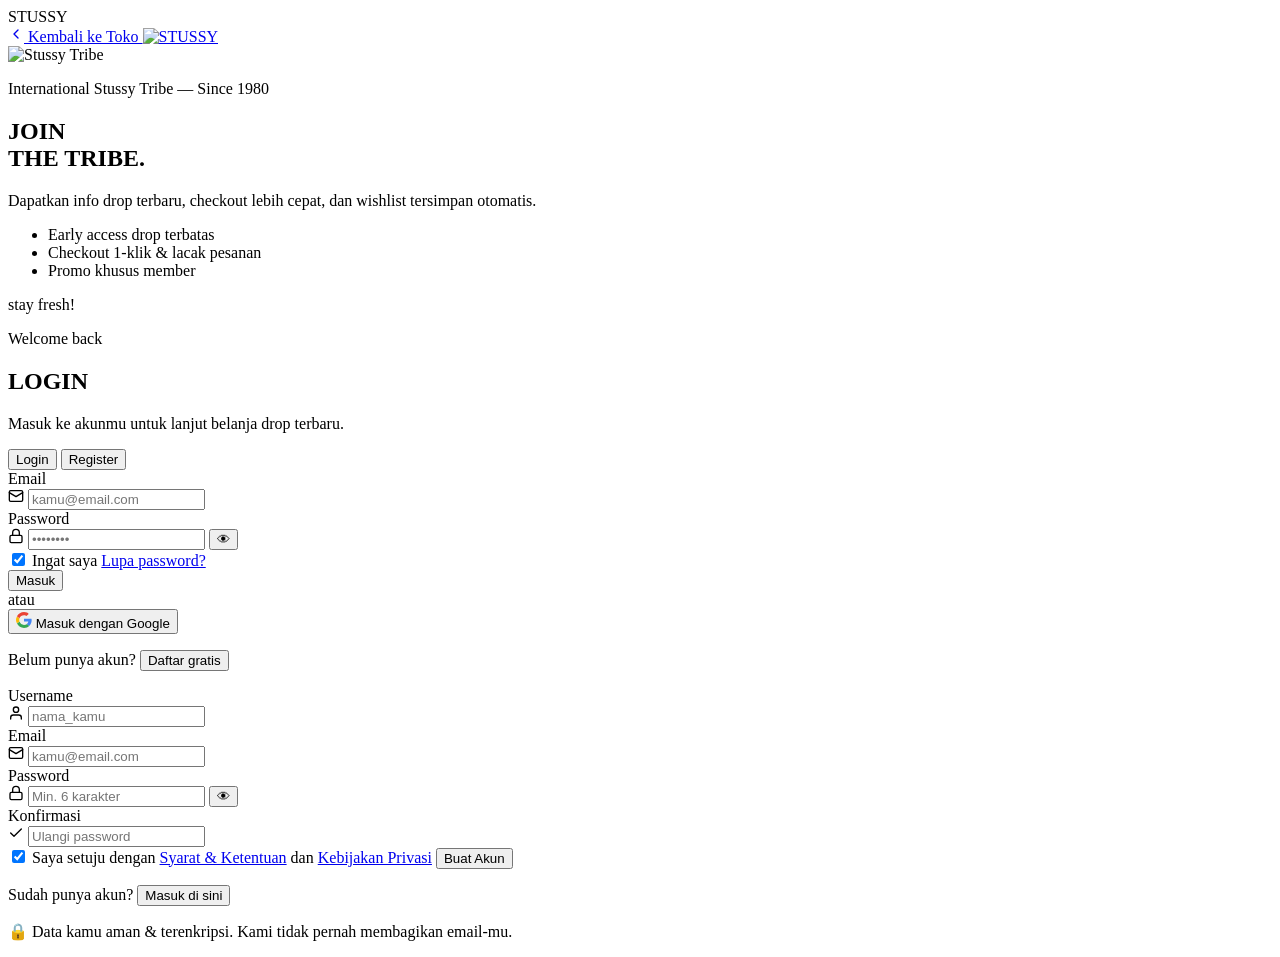
==== views/auth.html @ e7cfcff8 "update code" ====
<!DOCTYPE html>
<html lang="id">
<head>
<meta charset="UTF-8">
<meta name="viewport" content="width=device-width, initial-scale=1.0">
<title>STUSSY — Login & Register</title>
<meta name="description" content="Masuk atau buat akun Stussy Tribe untuk akses drop terbaru.">
<link rel="preconnect" href="https://fonts.googleapis.com">
<link rel="preconnect" href="https://fonts.gstatic.com" crossorigin>
<link href="https://fonts.googleapis.com/css2?family=Big+Shoulders+Display:wght@600;700;800;900&family=Space+Grotesk:wght@400;500;600;700&family=IBM+Plex+Mono:wght@400;500&family=Permanent+Marker&display=swap" rel="stylesheet">
<link rel="stylesheet" href="../asset/css/auth.css">
</head>
<body>

<div class="auth-bg" aria-hidden="true">
  <span class="auth-bg-word">STUSSY</span>
  <div class="auth-bg-grain"></div>
</div>

<header class="auth-topbar">
  <a href="../index.html" class="auth-back">
    <svg width="16" height="16" viewBox="0 0 24 24" fill="none" stroke="currentColor" stroke-width="2" stroke-linecap="round" stroke-linejoin="round"><path d="m15 18-6-6 6-6"/></svg>
    Kembali ke Toko
  </a>
  <a href="../index.html" class="auth-mini-logo">
    <img src="https://i.pinimg.com/736x/df/c0/4a/dfc04af97dde2af59d2bb81ca39d3ee2.jpg" alt="STUSSY">
  </a>
</header>

<main class="auth-wrap">
  <section class="auth-card">

    <!-- LEFT : visual branding -->
    <aside class="auth-visual">
      <img src="https://i.pinimg.com/736x/6e/51/26/6e5126b6eed20eea1fc52b2c5ab4c505.jpg" alt="Stussy Tribe" class="auth-visual-img" loading="lazy">
      <div class="auth-visual-overlay"></div>
      <div class="auth-visual-content">
        <p class="auth-eyebrow">International Stussy Tribe — Since 1980</p>
        <h2 class="auth-visual-title">JOIN<br>THE TRIBE.</h2>
        <p class="auth-visual-sub">Dapatkan info drop terbaru, checkout lebih cepat, dan wishlist tersimpan otomatis.</p>
        <ul class="auth-perks">
          <li><span class="perk-dot"></span>Early access drop terbatas</li>
          <li><span class="perk-dot"></span>Checkout 1-klik & lacak pesanan</li>
          <li><span class="perk-dot"></span>Promo khusus member</li>
        </ul>
        <span class="auth-graffiti">stay fresh!</span>
      </div>
    </aside>

    <!-- RIGHT : form -->
    <div class="auth-form-side">
      <div class="auth-form-head">
        <p class="auth-eyebrow dark">Welcome back</p>
        <h1 class="auth-title" id="authTitle">LOGIN</h1>
        <p class="auth-desc" id="authDesc">Masuk ke akunmu untuk lanjut belanja drop terbaru.</p>
      </div>

      <div class="auth-tabs" role="tablist">
        <button class="auth-tab active" id="tabLogin" role="tab" aria-selected="true">Login</button>
        <button class="auth-tab" id="tabRegister" role="tab" aria-selected="false">Register</button>
        <span class="auth-tab-indicator" id="tabIndicator"></span>
      </div>

      <!-- LOGIN FORM -->
      <form class="auth-form active" id="loginForm" novalidate>
        <div class="field">
          <label for="loginEmail">Email</label>
          <div class="input-wrap">
            <svg width="16" height="16" viewBox="0 0 24 24" fill="none" stroke="currentColor" stroke-width="2" stroke-linecap="round" stroke-linejoin="round"><rect x="2" y="4" width="20" height="16" rx="2"/><path d="m22 7-10 6L2 7"/></svg>
            <input type="email" id="loginEmail" name="email" placeholder="kamu@email.com" autocomplete="email" required>
          </div>
          <span class="field-error" id="err-loginEmail"></span>
        </div>

        <div class="field">
          <label for="loginPassword">Password</label>
          <div class="input-wrap">
            <svg width="16" height="16" viewBox="0 0 24 24" fill="none" stroke="currentColor" stroke-width="2" stroke-linecap="round" stroke-linejoin="round"><rect x="3" y="11" width="18" height="11" rx="2"/><path d="M7 11V7a5 5 0 0 1 10 0v4"/></svg>
            <input type="password" id="loginPassword" name="password" placeholder="••••••••" autocomplete="current-password" required minlength="6">
            <button type="button" class="toggle-pass" data-target="loginPassword" aria-label="Tampilkan password">👁</button>
          </div>
          <span class="field-error" id="err-loginPassword"></span>
        </div>

        <div class="auth-row">
          <label class="remember">
            <input type="checkbox" id="rememberMe" checked>
            <span class="checkmark"></span>
            Ingat saya
          </label>
          <a href="#" class="link" id="forgotLink">Lupa password?</a>
        </div>

        <button type="submit" class="btn btn-solid btn-lg full-width" id="loginBtn">
          <span class="btn-text">Masuk</span>
        </button>

        <div class="divider"><span>atau</span></div>

        <button type="button" class="btn btn-ghost btn-lg full-width" id="googleLogin">
          <svg width="16" height="16" viewBox="0 0 24 24"><path fill="#4285F4" d="M23.5 12.3c0-.9-.1-1.5-.3-2.3H12v4.3h6.5c-.1 1.1-.8 2.7-2.4 3.8l-.1.1 3.5 2.7.2.1c2.2-2 3.8-5 3.8-8.7z"/><path fill="#34A853" d="M12 24c3.2 0 6-1.1 7.9-2.9l-3.8-2.9c-1 .7-2.4 1.2-4.1 1.2-3.1 0-5.8-2.1-6.8-5l-.1.1-3.6 2.8v.1C3.5 21.3 7.4 24 12 24z"/><path fill="#FBBC05" d="M5.2 14.4c-.2-.7-.4-1.5-.4-2.4s.1-1.7.4-2.4l-.1-.1-3.6-2.8-.1.1C.5 8.7 0 10.2 0 12s.5 3.3 1.4 4.7l3.8-2.3z"/><path fill="#EA4335" d="M12 4.7c1.8 0 3 .8 3.7 1.4l3.3-3.2C17.9 1.1 15.2 0 12 0 7.4 0 3.5 2.7 1.4 6.5l3.8 2.9c1-2.9 3.7-4.7 6.8-4.7z"/></svg>
          Masuk dengan Google
        </button>

        <p class="switch-text">Belum punya akun? <button type="button" class="link-btn" data-goto="register">Daftar gratis</button></p>
      </form>

      <!-- REGISTER FORM -->
      <form class="auth-form" id="registerForm" novalidate>
        <div class="field">
          <label for="regName">Username</label>
          <div class="input-wrap">
            <svg width="16" height="16" viewBox="0 0 24 24" fill="none" stroke="currentColor" stroke-width="2" stroke-linecap="round" stroke-linejoin="round"><path d="M20 21v-2a4 4 0 0 0-4-4H8a4 4 0 0 0-4 4v2"/><circle cx="12" cy="7" r="4"/></svg>
            <input type="text" id="regName" name="username" placeholder="nama_kamu" autocomplete="username" required minlength="3">
          </div>
          <span class="field-error" id="err-regName"></span>
        </div>

        <div class="field">
          <label for="regEmail">Email</label>
          <div class="input-wrap">
            <svg width="16" height="16" viewBox="0 0 24 24" fill="none" stroke="currentColor" stroke-width="2" stroke-linecap="round" stroke-linejoin="round"><rect x="2" y="4" width="20" height="16" rx="2"/><path d="m22 7-10 6L2 7"/></svg>
            <input type="email" id="regEmail" name="email" placeholder="kamu@email.com" autocomplete="email" required>
          </div>
          <span class="field-error" id="err-regEmail"></span>
        </div>

        <div class="field-row">
          <div class="field">
            <label for="regPassword">Password</label>
            <div class="input-wrap">
              <svg width="16" height="16" viewBox="0 0 24 24" fill="none" stroke="currentColor" stroke-width="2" stroke-linecap="round" stroke-linejoin="round"><rect x="3" y="11" width="18" height="11" rx="2"/><path d="M7 11V7a5 5 0 0 1 10 0v4"/></svg>
              <input type="password" id="regPassword" name="password" placeholder="Min. 6 karakter" autocomplete="new-password" required minlength="6">
              <button type="button" class="toggle-pass" data-target="regPassword" aria-label="Tampilkan password">👁</button>
            </div>
            <span class="field-error" id="err-regPassword"></span>
            <div class="strength" id="strengthBar"><span></span><span></span><span></span><span></span></div>
          </div>
          <div class="field">
            <label for="regConfirm">Konfirmasi</label>
            <div class="input-wrap">
              <svg width="16" height="16" viewBox="0 0 24 24" fill="none" stroke="currentColor" stroke-width="2" stroke-linecap="round" stroke-linejoin="round"><path d="M20 6 9 17l-5-5"/></svg>
              <input type="password" id="regConfirm" name="confirm" placeholder="Ulangi password" autocomplete="new-password" required>
            </div>
            <span class="field-error" id="err-regConfirm"></span>
          </div>
        </div>

        <label class="remember agree">
          <input type="checkbox" id="agreeTerms" checked>
          <span class="checkmark"></span>
          <span>Saya setuju dengan <a href="#" class="link">Syarat & Ketentuan</a> dan <a href="#" class="link">Kebijakan Privasi</a></span>
        </label>
        <span class="field-error" id="err-agreeTerms"></span>

        <button type="submit" class="btn btn-solid btn-lg full-width" id="registerBtn">
          <span class="btn-text">Buat Akun</span>
        </button>

        <p class="switch-text">Sudah punya akun? <button type="button" class="link-btn" data-goto="login">Masuk di sini</button></p>
      </form>

      <p class="auth-secure">🔒 Data kamu aman & terenkripsi. Kami tidak pernah membagikan email-mu.</p>
    </div>
  </section>
</main>

<div class="toast" id="toast"><span id="toastMsg"></span></div>

<script src="../asset/js/auth.js" defer></script>
</body>
</html>
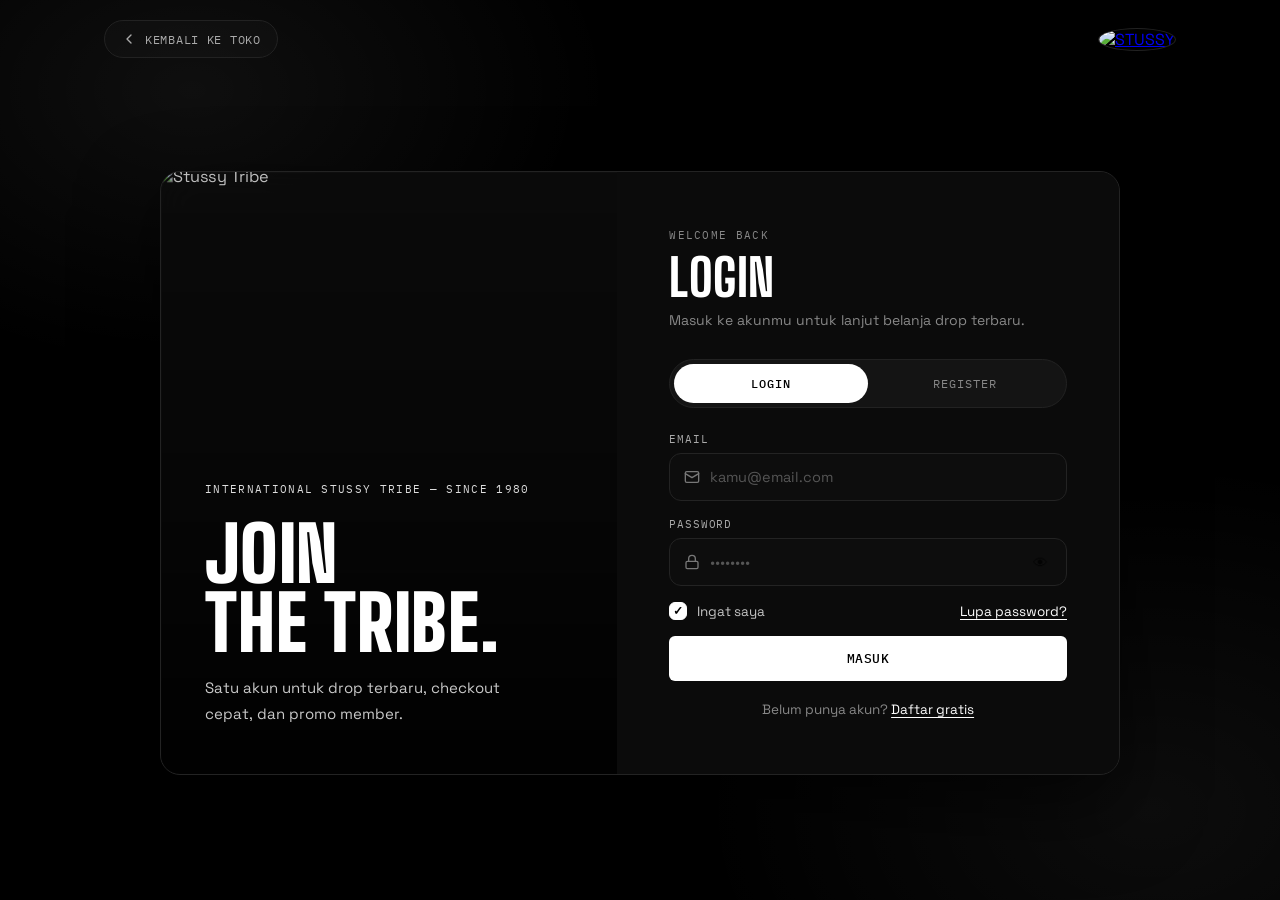
==== commit b197823e: "update code" ====
--- a/views/auth.html
+++ b/views/auth.html
@@ -37,13 +37,7 @@
       <div class="auth-visual-content">
         <p class="auth-eyebrow">International Stussy Tribe — Since 1980</p>
         <h2 class="auth-visual-title">JOIN<br>THE TRIBE.</h2>
-        <p class="auth-visual-sub">Dapatkan info drop terbaru, checkout lebih cepat, dan wishlist tersimpan otomatis.</p>
-        <ul class="auth-perks">
-          <li><span class="perk-dot"></span>Early access drop terbatas</li>
-          <li><span class="perk-dot"></span>Checkout 1-klik & lacak pesanan</li>
-          <li><span class="perk-dot"></span>Promo khusus member</li>
-        </ul>
-        <span class="auth-graffiti">stay fresh!</span>
+        <p class="auth-visual-sub">Satu akun untuk drop terbaru, checkout cepat, dan promo member.</p>
       </div>
     </aside>
 
@@ -95,13 +89,6 @@
           <span class="btn-text">Masuk</span>
         </button>
 
-        <div class="divider"><span>atau</span></div>
-
-        <button type="button" class="btn btn-ghost btn-lg full-width" id="googleLogin">
-          <svg width="16" height="16" viewBox="0 0 24 24"><path fill="#4285F4" d="M23.5 12.3c0-.9-.1-1.5-.3-2.3H12v4.3h6.5c-.1 1.1-.8 2.7-2.4 3.8l-.1.1 3.5 2.7.2.1c2.2-2 3.8-5 3.8-8.7z"/><path fill="#34A853" d="M12 24c3.2 0 6-1.1 7.9-2.9l-3.8-2.9c-1 .7-2.4 1.2-4.1 1.2-3.1 0-5.8-2.1-6.8-5l-.1.1-3.6 2.8v.1C3.5 21.3 7.4 24 12 24z"/><path fill="#FBBC05" d="M5.2 14.4c-.2-.7-.4-1.5-.4-2.4s.1-1.7.4-2.4l-.1-.1-3.6-2.8-.1.1C.5 8.7 0 10.2 0 12s.5 3.3 1.4 4.7l3.8-2.3z"/><path fill="#EA4335" d="M12 4.7c1.8 0 3 .8 3.7 1.4l3.3-3.2C17.9 1.1 15.2 0 12 0 7.4 0 3.5 2.7 1.4 6.5l3.8 2.9c1-2.9 3.7-4.7 6.8-4.7z"/></svg>
-          Masuk dengan Google
-        </button>
-
         <p class="switch-text">Belum punya akun? <button type="button" class="link-btn" data-goto="register">Daftar gratis</button></p>
       </form>
 
@@ -125,25 +112,23 @@
           <span class="field-error" id="err-regEmail"></span>
         </div>
 
-        <div class="field-row">
-          <div class="field">
-            <label for="regPassword">Password</label>
-            <div class="input-wrap">
-              <svg width="16" height="16" viewBox="0 0 24 24" fill="none" stroke="currentColor" stroke-width="2" stroke-linecap="round" stroke-linejoin="round"><rect x="3" y="11" width="18" height="11" rx="2"/><path d="M7 11V7a5 5 0 0 1 10 0v4"/></svg>
-              <input type="password" id="regPassword" name="password" placeholder="Min. 6 karakter" autocomplete="new-password" required minlength="6">
-              <button type="button" class="toggle-pass" data-target="regPassword" aria-label="Tampilkan password">👁</button>
-            </div>
-            <span class="field-error" id="err-regPassword"></span>
-            <div class="strength" id="strengthBar"><span></span><span></span><span></span><span></span></div>
+        <div class="field">
+          <label for="regPassword">Password</label>
+          <div class="input-wrap">
+            <svg width="16" height="16" viewBox="0 0 24 24" fill="none" stroke="currentColor" stroke-width="2" stroke-linecap="round" stroke-linejoin="round"><rect x="3" y="11" width="18" height="11" rx="2"/><path d="M7 11V7a5 5 0 0 1 10 0v4"/></svg>
+            <input type="password" id="regPassword" name="password" placeholder="Min. 6 karakter" autocomplete="new-password" required minlength="6">
+            <button type="button" class="toggle-pass" data-target="regPassword" aria-label="Tampilkan password">👁</button>
           </div>
-          <div class="field">
-            <label for="regConfirm">Konfirmasi</label>
-            <div class="input-wrap">
-              <svg width="16" height="16" viewBox="0 0 24 24" fill="none" stroke="currentColor" stroke-width="2" stroke-linecap="round" stroke-linejoin="round"><path d="M20 6 9 17l-5-5"/></svg>
-              <input type="password" id="regConfirm" name="confirm" placeholder="Ulangi password" autocomplete="new-password" required>
-            </div>
-            <span class="field-error" id="err-regConfirm"></span>
+          <span class="field-error" id="err-regPassword"></span>
+        </div>
+
+        <div class="field">
+          <label for="regConfirm">Konfirmasi Password</label>
+          <div class="input-wrap">
+            <svg width="16" height="16" viewBox="0 0 24 24" fill="none" stroke="currentColor" stroke-width="2" stroke-linecap="round" stroke-linejoin="round"><path d="M20 6 9 17l-5-5"/></svg>
+            <input type="password" id="regConfirm" name="confirm" placeholder="Ulangi password" autocomplete="new-password" required>
           </div>
+          <span class="field-error" id="err-regConfirm"></span>
         </div>
 
         <label class="remember agree">
@@ -159,8 +144,6 @@
 
         <p class="switch-text">Sudah punya akun? <button type="button" class="link-btn" data-goto="login">Masuk di sini</button></p>
       </form>
-
-      <p class="auth-secure">🔒 Data kamu aman & terenkripsi. Kami tidak pernah membagikan email-mu.</p>
     </div>
   </section>
 </main>
--- a/asset/css/auth.css
+++ b/asset/css/auth.css
@@ -0,0 +1,494 @@
+:root {
+  --bg: #000;
+  --bg-alt: #0a0a0a;
+  --card: #111;
+  --card-border: #222;
+  --fg: #fff;
+  --muted: #888;
+  --muted-2: #aaa;
+  --input-bg: #0d0d0d;
+  --error: #ff5c5c;
+  --success: #4ade80;
+  --font-display: "Big Shoulders Display", sans-serif;
+  --font-body: "Space Grotesk", sans-serif;
+  --font-mono: "IBM Plex Mono", monospace;
+  --font-graffiti: "Permanent Marker", cursive;
+  --radius: 20px;
+  --radius-sm: 12px;
+}
+
+*, *::before, *::after { box-sizing: border-box; margin: 0; padding: 0; }
+
+body {
+  background: var(--bg);
+  color: var(--fg);
+  font-family: var(--font-body);
+  min-height: 100vh;
+  display: flex;
+  flex-direction: column;
+  overflow-x: hidden;
+  -webkit-font-smoothing: antialiased;
+}
+
+/* background giant text */
+.auth-bg {
+  position: fixed;
+  inset: 0;
+  z-index: 0;
+  pointer-events: none;
+  overflow: hidden;
+}
+.auth-bg-word {
+  position: absolute;
+  top: 50%;
+  left: 50%;
+  transform: translate(-50%, -50%) rotate(-4deg);
+  font-family: var(--font-display);
+  font-weight: 900;
+  font-size: clamp(120px, 22vw, 340px);
+  letter-spacing: 0.02em;
+  color: transparent;
+  -webkit-text-stroke: 1px rgba(255,255,255,0.07);
+  white-space: nowrap;
+  user-select: none;
+}
+.auth-bg-grain {
+  position: absolute;
+  inset: 0;
+  background:
+    radial-gradient(600px 400px at 15% 10%, rgba(255,255,255,0.06), transparent 70%),
+    radial-gradient(700px 500px at 90% 90%, rgba(255,255,255,0.05), transparent 70%);
+}
+
+/* topbar */
+.auth-topbar {
+  position: relative;
+  z-index: 2;
+  max-width: 1120px;
+  width: 100%;
+  margin: 0 auto;
+  padding: 20px 24px;
+  display: flex;
+  align-items: center;
+  justify-content: space-between;
+}
+.auth-back {
+  display: inline-flex;
+  align-items: center;
+  gap: 8px;
+  font-family: var(--font-mono);
+  font-size: 12px;
+  text-transform: uppercase;
+  letter-spacing: 0.06em;
+  color: var(--muted-2);
+  border: 1px solid var(--card-border);
+  padding: 10px 16px;
+  border-radius: 999px;
+  text-decoration: none;
+  transition: all .25s ease;
+  background: rgba(255,255,255,0.02);
+}
+.auth-back:hover {
+  color: #fff;
+  border-color: #fff;
+  transform: translateY(-1px);
+}
+.auth-mini-logo img {
+  width: 44px;
+  height: 44px;
+  object-fit: cover;
+  border-radius: 50%;
+  border: 1px solid var(--card-border);
+}
+
+/* layout — lega & clean */
+.auth-wrap {
+  position: relative;
+  z-index: 1;
+  flex: 1;
+  display: flex;
+  align-items: center;
+  justify-content: center;
+  padding: 32px 24px 64px;
+}
+.auth-card {
+  width: 100%;
+  max-width: 960px;
+  display: grid;
+  grid-template-columns: 1fr 1.1fr;
+  background: rgba(17,17,17,0.85);
+  backdrop-filter: blur(18px);
+  border: 1px solid #232323;
+  border-radius: var(--radius);
+  overflow: hidden;
+  box-shadow: 0 30px 80px rgba(0,0,0,0.6), 0 0 0 1px rgba(255,255,255,0.02) inset;
+  animation: rise .6s cubic-bezier(.16,1,.3,1);
+}
+@keyframes rise {
+  from { opacity: 0; transform: translateY(24px) scale(.99); }
+  to { opacity: 1; transform: translateY(0) scale(1); }
+}
+
+/* left visual — minimal */
+.auth-visual {
+  position: relative;
+  min-height: 600px;
+  overflow: hidden;
+}
+.auth-visual-img {
+  position: absolute;
+  inset: 0;
+  width: 100%;
+  height: 100%;
+  object-fit: cover;
+  filter: grayscale(20%) contrast(1.05);
+  transform: scale(1.02);
+  transition: transform 8s ease;
+}
+.auth-card:hover .auth-visual-img { transform: scale(1.08); }
+.auth-visual-overlay {
+  position: absolute;
+  inset: 0;
+  background: linear-gradient(180deg, rgba(0,0,0,0.25) 0%, rgba(0,0,0,0.55) 55%, rgba(0,0,0,0.92) 100%);
+}
+.auth-visual-content {
+  position: absolute;
+  inset: 0;
+  padding: 48px 44px;
+  display: flex;
+  flex-direction: column;
+  justify-content: flex-end;
+  gap: 14px;
+}
+.auth-eyebrow {
+  font-family: var(--font-mono);
+  font-size: 11px;
+  letter-spacing: 0.12em;
+  text-transform: uppercase;
+  color: #ddd;
+  margin-bottom: 10px;
+}
+.auth-eyebrow.dark { color: var(--muted); }
+.auth-visual-title {
+  font-family: var(--font-display);
+  font-weight: 900;
+  font-size: clamp(48px, 6vw, 76px);
+  line-height: 0.9;
+  letter-spacing: 0.01em;
+}
+.auth-visual-sub {
+  margin-top: 4px;
+  color: #c9c9c9;
+  font-size: 15px;
+  line-height: 1.7;
+  max-width: 30ch;
+}
+
+/* right form — airy */
+.auth-form-side {
+  padding: 56px 52px;
+  background: #0b0b0b;
+  display: flex;
+  flex-direction: column;
+  justify-content: center;
+}
+.auth-form-head {
+  margin-bottom: 8px;
+}
+.auth-title {
+  font-family: var(--font-display);
+  font-weight: 800;
+  font-size: clamp(36px, 4vw, 52px);
+  line-height: 1;
+  letter-spacing: 0.01em;
+}
+.auth-desc {
+  margin-top: 8px;
+  color: var(--muted);
+  font-size: 14px;
+}
+
+/* tabs */
+.auth-tabs {
+  position: relative;
+  display: grid;
+  grid-template-columns: 1fr 1fr;
+  background: #141414;
+  border: 1px solid #222;
+  border-radius: 999px;
+  padding: 4px;
+  margin: 22px 0 24px;
+}
+.auth-tab {
+  position: relative;
+  z-index: 1;
+  border: none;
+  background: transparent;
+  color: var(--muted);
+  font-family: var(--font-mono);
+  font-size: 12px;
+  letter-spacing: 0.08em;
+  text-transform: uppercase;
+  padding: 12px;
+  border-radius: 999px;
+  cursor: pointer;
+  transition: color .25s ease;
+}
+.auth-tab.active { color: #000; font-weight: 500; }
+.auth-tab-indicator {
+  position: absolute;
+  top: 4px;
+  left: 4px;
+  width: calc(50% - 4px);
+  height: calc(100% - 8px);
+  background: #fff;
+  border-radius: 999px;
+  transition: transform .35s cubic-bezier(.16,1,.3,1);
+}
+.auth-tabs.register .auth-tab-indicator { transform: translateX(100%); }
+
+/* forms */
+.auth-form { display: none; flex-direction: column; gap: 16px; }
+.auth-form.active { display: flex; animation: fadeSlide .35s ease; }
+@keyframes fadeSlide {
+  from { opacity: 0; transform: translateY(10px); }
+  to { opacity: 1; transform: translateY(0); }
+}
+
+.field { display: flex; flex-direction: column; gap: 7px; }
+.field-row { display: grid; grid-template-columns: 1fr 1fr; gap: 14px; }
+.field label {
+  font-family: var(--font-mono);
+  font-size: 11px;
+  letter-spacing: 0.08em;
+  text-transform: uppercase;
+  color: var(--muted-2);
+}
+.input-wrap {
+  display: flex;
+  align-items: center;
+  gap: 10px;
+  background: var(--input-bg);
+  border: 1px solid #232323;
+  border-radius: var(--radius-sm);
+  padding: 0 14px;
+  transition: border-color .2s ease, box-shadow .2s ease, background .2s ease;
+}
+.input-wrap:focus-within {
+  border-color: #fff;
+  box-shadow: 0 0 0 3px rgba(255,255,255,0.08);
+  background: #101010;
+}
+.input-wrap svg { color: #777; flex-shrink: 0; }
+.input-wrap input {
+  flex: 1;
+  background: transparent;
+  border: none;
+  outline: none;
+  color: #fff;
+  font-family: var(--font-body);
+  font-size: 14.5px;
+  padding: 14px 0;
+  min-width: 0;
+}
+.input-wrap input::placeholder { color: #555; }
+.toggle-pass {
+  background: transparent;
+  border: none;
+  cursor: pointer;
+  font-size: 15px;
+  opacity: 0.7;
+  transition: opacity .2s;
+  padding: 4px;
+}
+.toggle-pass:hover { opacity: 1; }
+
+.field-error {
+  font-size: 12.5px;
+  color: var(--error);
+  min-height: 0;
+  display: none;
+}
+.field-error.show { display: block; }
+.input-wrap.invalid { border-color: var(--error); box-shadow: 0 0 0 3px rgba(255,92,92,0.1); }
+
+.strength { display: flex; gap: 6px; margin-top: 8px; }
+.strength span {
+  height: 4px;
+  flex: 1;
+  border-radius: 999px;
+  background: #222;
+  transition: background .25s ease;
+}
+.strength.l1 span:nth-child(1) { background: #ff5c5c; }
+.strength.l2 span:nth-child(-n+2) { background: #fbbf24; }
+.strength.l3 span:nth-child(-n+3) { background: #a3e635; }
+.strength.l4 span:nth-child(-n+4) { background: var(--success); }
+
+.auth-row {
+  display: flex;
+  align-items: center;
+  justify-content: space-between;
+  font-size: 13.5px;
+}
+.remember {
+  display: flex;
+  align-items: center;
+  gap: 10px;
+  cursor: pointer;
+  color: #c5c5c5;
+  font-family: var(--font-body) !important;
+  font-size: 13.5px !important;
+  text-transform: none !important;
+  letter-spacing: 0 !important;
+  user-select: none;
+}
+.remember input { display: none; }
+.checkmark {
+  width: 18px;
+  height: 18px;
+  border-radius: 6px;
+  border: 1px solid #333;
+  background: #141414;
+  display: inline-flex;
+  align-items: center;
+  justify-content: center;
+  font-size: 12px;
+  transition: all .2s ease;
+  flex-shrink: 0;
+}
+.remember input:checked + .checkmark {
+  background: #fff;
+  border-color: #fff;
+  color: #000;
+}
+.remember input:checked + .checkmark::after { content: "✓"; font-weight: 700; }
+.remember.agree { align-items: flex-start; line-height: 1.5; }
+
+.link, .link-btn {
+  color: #fff;
+  text-decoration: underline;
+  text-underline-offset: 3px;
+  font-size: 13.5px;
+  background: none;
+  border: none;
+  cursor: pointer;
+  font-family: inherit;
+}
+.link:hover, .link-btn:hover { color: #ddd; }
+
+/* buttons — samakan dengan style.css */
+.btn {
+  display: inline-flex;
+  align-items: center;
+  justify-content: center;
+  gap: 8px;
+  padding: 10px 20px;
+  border-radius: 6px;
+  font-family: var(--font-mono);
+  font-size: 12px;
+  letter-spacing: 0.04em;
+  text-transform: uppercase;
+  font-weight: 500;
+  transition: transform .3s cubic-bezier(.34,1.56,.64,1), box-shadow .3s ease, background .3s ease;
+  white-space: nowrap;
+  position: relative;
+  overflow: hidden;
+  border: none;
+  cursor: pointer;
+}
+.btn-solid { background: #fff; color: #000; }
+.btn-solid:hover { transform: translateY(-2px); box-shadow: 0 8px 24px rgba(255,255,255,0.15); }
+.btn-solid:active { transform: translateY(0) scale(.97); }
+.btn-ghost { background: transparent; color: #fff; border: 1px solid #2a2a2a; }
+.btn-ghost:hover { border-color: #fff; transform: translateY(-2px); }
+.btn-lg { padding: 14px 26px; font-size: 13px; }
+.full-width { width: 100%; }
+.btn.loading { pointer-events: none; opacity: .8; }
+.btn.loading .btn-text::after {
+  content: "";
+  display: inline-block;
+  width: 14px;
+  height: 14px;
+  margin-left: 10px;
+  vertical-align: -2px;
+  border: 2px solid rgba(0,0,0,0.25);
+  border-top-color: #000;
+  border-radius: 50%;
+  animation: spin .7s linear infinite;
+}
+#googleLogin.loading .btn-text::after, .btn-ghost.loading .btn-text::after {
+  border-color: rgba(255,255,255,0.25);
+  border-top-color: #fff;
+}
+@keyframes spin { to { transform: rotate(360deg); } }
+
+.divider {
+  display: flex;
+  align-items: center;
+  gap: 12px;
+  color: #555;
+  font-family: var(--font-mono);
+  font-size: 11px;
+  text-transform: uppercase;
+  letter-spacing: 0.1em;
+}
+.divider::before, .divider::after {
+  content: "";
+  flex: 1;
+  height: 1px;
+  background: #1e1e1e;
+}
+
+.switch-text {
+  text-align: center;
+  font-size: 13.5px;
+  color: var(--muted);
+  margin-top: 4px;
+}
+.auth-secure {
+  margin-top: auto;
+  padding-top: 22px;
+  text-align: center;
+  font-size: 12px;
+  color: #555;
+}
+
+/* toast */
+.toast {
+  position: fixed;
+  bottom: 28px;
+  left: 50%;
+  transform: translate(-50%, 100px);
+  background: #fff;
+  color: #000;
+  font-size: 13.5px;
+  font-weight: 500;
+  padding: 13px 22px;
+  border-radius: 999px;
+  box-shadow: 0 12px 40px rgba(0,0,0,0.5);
+  opacity: 0;
+  transition: all .4s cubic-bezier(.16,1,.3,1);
+  z-index: 99;
+  max-width: calc(100vw - 48px);
+  text-align: center;
+}
+.toast.show { transform: translate(-50%, 0); opacity: 1; }
+.toast.error { background: #ff5c5c; color: #fff; }
+
+/* responsive */
+@media (max-width: 860px) {
+  .auth-card { grid-template-columns: 1fr; max-width: 480px; }
+  .auth-visual { min-height: 260px; }
+  .auth-visual-content { padding: 24px 22px; }
+  .auth-visual-title { font-size: 44px; }
+  .auth-visual-sub { display: none; }
+  .auth-perks { display: none; }
+  .auth-form-side { padding: 28px 22px 24px; }
+  .field-row { grid-template-columns: 1fr; }
+}
+@media (max-width: 420px) {
+  .auth-topbar { padding: 14px 16px; }
+  .auth-wrap { padding: 8px 16px 32px; }
+  .auth-row { flex-direction: column; align-items: flex-start; gap: 10px; }
+}
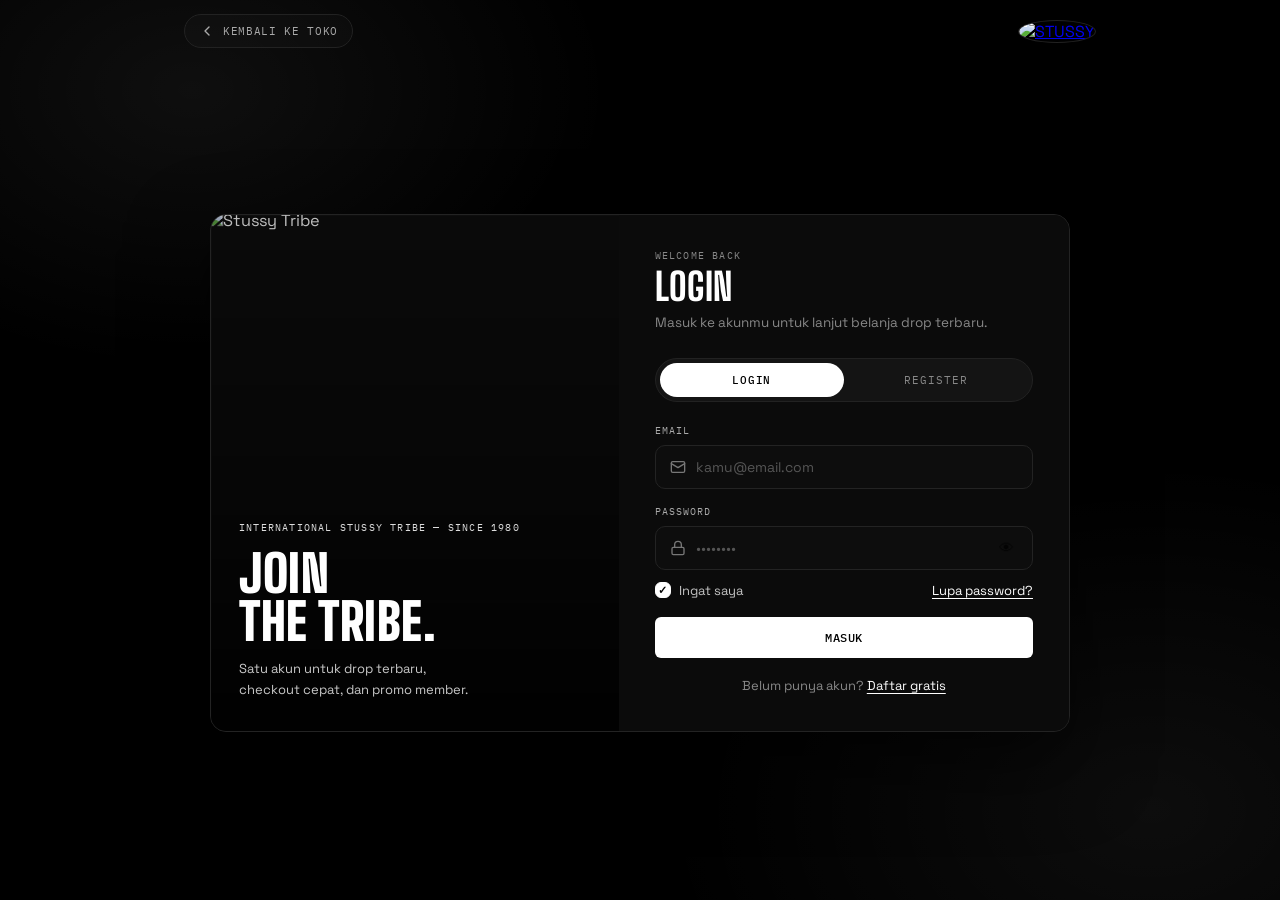
==== commit 3e9381fc: "update code" ====
--- a/views/auth.html
+++ b/views/auth.html
@@ -9,6 +9,21 @@
 <link rel="preconnect" href="https://fonts.gstatic.com" crossorigin>
 <link href="https://fonts.googleapis.com/css2?family=Big+Shoulders+Display:wght@600;700;800;900&family=Space+Grotesk:wght@400;500;600;700&family=IBM+Plex+Mono:wght@400;500&family=Permanent+Marker&display=swap" rel="stylesheet">
 <link rel="stylesheet" href="../asset/css/auth.css">
+<script>
+/* Anti-FOUC: samakan tema dengan landing page sebelum render (key: stussy-theme) */
+(function () {
+  try {
+    var saved = localStorage.getItem('stussy-theme');
+    var theme = saved === 'light' || saved === 'dark'
+      ? saved
+      : (window.matchMedia && window.matchMedia('(prefers-color-scheme: light)').matches ? 'light' : 'dark');
+    document.documentElement.setAttribute('data-theme', theme);
+    document.documentElement.style.colorScheme = theme;
+  } catch (e) {
+    document.documentElement.setAttribute('data-theme', 'dark');
+  }
+})();
+</script>
 </head>
 <body>
 
--- a/asset/css/auth.css
+++ b/asset/css/auth.css
@@ -13,8 +13,8 @@
   --font-body: "Space Grotesk", sans-serif;
   --font-mono: "IBM Plex Mono", monospace;
   --font-graffiti: "Permanent Marker", cursive;
-  --radius: 20px;
-  --radius-sm: 12px;
+  --radius: 16px;
+  --radius-sm: 10px;
 }
 
 *, *::before, *::after { box-sizing: border-box; margin: 0; padding: 0; }
@@ -45,7 +45,7 @@
   transform: translate(-50%, -50%) rotate(-4deg);
   font-family: var(--font-display);
   font-weight: 900;
-  font-size: clamp(120px, 22vw, 340px);
+  font-size: clamp(100px, 18vw, 260px);
   letter-spacing: 0.02em;
   color: transparent;
   -webkit-text-stroke: 1px rgba(255,255,255,0.07);
@@ -60,14 +60,14 @@
     radial-gradient(700px 500px at 90% 90%, rgba(255,255,255,0.05), transparent 70%);
 }
 
-/* topbar */
+/* topbar — ramping */
 .auth-topbar {
   position: relative;
   z-index: 2;
-  max-width: 1120px;
+  max-width: 960px;
   width: 100%;
   margin: 0 auto;
-  padding: 20px 24px;
+  padding: 14px 24px;
   display: flex;
   align-items: center;
   justify-content: space-between;
@@ -77,12 +77,12 @@
   align-items: center;
   gap: 8px;
   font-family: var(--font-mono);
-  font-size: 12px;
+  font-size: 11px;
   text-transform: uppercase;
   letter-spacing: 0.06em;
   color: var(--muted-2);
   border: 1px solid var(--card-border);
-  padding: 10px 16px;
+  padding: 8px 14px;
   border-radius: 999px;
   text-decoration: none;
   transition: all .25s ease;
@@ -94,14 +94,14 @@
   transform: translateY(-1px);
 }
 .auth-mini-logo img {
-  width: 44px;
-  height: 44px;
+  width: 36px;
+  height: 36px;
   object-fit: cover;
   border-radius: 50%;
   border: 1px solid var(--card-border);
 }
 
-/* layout — lega & clean */
+/* layout — proporsional 100% zoom */
 .auth-wrap {
   position: relative;
   z-index: 1;
@@ -109,13 +109,13 @@
   display: flex;
   align-items: center;
   justify-content: center;
-  padding: 32px 24px 64px;
+  padding: 12px 24px 28px;
 }
 .auth-card {
   width: 100%;
-  max-width: 960px;
+  max-width: 860px;
   display: grid;
-  grid-template-columns: 1fr 1.1fr;
+  grid-template-columns: 0.95fr 1.05fr;
   background: rgba(17,17,17,0.85);
   backdrop-filter: blur(18px);
   border: 1px solid #232323;
@@ -129,10 +129,10 @@
   to { opacity: 1; transform: translateY(0) scale(1); }
 }
 
-/* left visual — minimal */
+/* left visual — minimal, ikut tinggi form */
 .auth-visual {
   position: relative;
-  min-height: 600px;
+  min-height: 0;
   overflow: hidden;
 }
 .auth-visual-img {
@@ -154,61 +154,62 @@
 .auth-visual-content {
   position: absolute;
   inset: 0;
-  padding: 48px 44px;
+  padding: 30px 28px;
   display: flex;
   flex-direction: column;
   justify-content: flex-end;
-  gap: 14px;
+  gap: 10px;
 }
 .auth-eyebrow {
   font-family: var(--font-mono);
-  font-size: 11px;
+  font-size: 10px;
   letter-spacing: 0.12em;
   text-transform: uppercase;
   color: #ddd;
-  margin-bottom: 10px;
+  margin-bottom: 6px;
 }
 .auth-eyebrow.dark { color: var(--muted); }
 .auth-visual-title {
   font-family: var(--font-display);
   font-weight: 900;
-  font-size: clamp(48px, 6vw, 76px);
-  line-height: 0.9;
+  font-size: clamp(36px, 4vw, 54px);
+  line-height: 0.95;
   letter-spacing: 0.01em;
 }
 .auth-visual-sub {
-  margin-top: 4px;
+  margin-top: 2px;
   color: #c9c9c9;
-  font-size: 15px;
-  line-height: 1.7;
+  font-size: 13px;
+  line-height: 1.6;
   max-width: 30ch;
 }
 
-/* right form — airy */
+/* right form — compact tapi tetap lega */
 .auth-form-side {
-  padding: 56px 52px;
+  padding: 34px 36px;
   background: #0b0b0b;
   display: flex;
   flex-direction: column;
   justify-content: center;
 }
 .auth-form-head {
-  margin-bottom: 8px;
+  margin-bottom: 4px;
 }
 .auth-title {
   font-family: var(--font-display);
   font-weight: 800;
-  font-size: clamp(36px, 4vw, 52px);
+  font-size: clamp(28px, 3vw, 38px);
   line-height: 1;
   letter-spacing: 0.01em;
 }
 .auth-desc {
-  margin-top: 8px;
+  margin-top: 6px;
   color: var(--muted);
-  font-size: 14px;
-}
-
-/* tabs */
+  font-size: 13.5px;
+  line-height: 1.6;
+}
+
+/* tabs — compact */
 .auth-tabs {
   position: relative;
   display: grid;
@@ -217,7 +218,7 @@
   border: 1px solid #222;
   border-radius: 999px;
   padding: 4px;
-  margin: 22px 0 24px;
+  margin: 20px 0 22px;
 }
 .auth-tab {
   position: relative;
@@ -226,10 +227,10 @@
   background: transparent;
   color: var(--muted);
   font-family: var(--font-mono);
-  font-size: 12px;
+  font-size: 11px;
   letter-spacing: 0.08em;
   text-transform: uppercase;
-  padding: 12px;
+  padding: 10px;
   border-radius: 999px;
   cursor: pointer;
   transition: color .25s ease;
@@ -247,7 +248,7 @@
 }
 .auth-tabs.register .auth-tab-indicator { transform: translateX(100%); }
 
-/* forms */
+/* forms — jarak seimbang, satu kolom */
 .auth-form { display: none; flex-direction: column; gap: 16px; }
 .auth-form.active { display: flex; animation: fadeSlide .35s ease; }
 @keyframes fadeSlide {
@@ -255,12 +256,11 @@
   to { opacity: 1; transform: translateY(0); }
 }
 
-.field { display: flex; flex-direction: column; gap: 7px; }
-.field-row { display: grid; grid-template-columns: 1fr 1fr; gap: 14px; }
+.field { display: flex; flex-direction: column; gap: 8px; }
 .field label {
   font-family: var(--font-mono);
-  font-size: 11px;
-  letter-spacing: 0.08em;
+  font-size: 10px;
+  letter-spacing: 0.1em;
   text-transform: uppercase;
   color: var(--muted-2);
 }
@@ -287,8 +287,8 @@
   outline: none;
   color: #fff;
   font-family: var(--font-body);
-  font-size: 14.5px;
-  padding: 14px 0;
+  font-size: 14px;
+  padding: 12px 0;
   min-width: 0;
 }
 .input-wrap input::placeholder { color: #555; }
@@ -304,7 +304,7 @@
 .toggle-pass:hover { opacity: 1; }
 
 .field-error {
-  font-size: 12.5px;
+  font-size: 12px;
   color: var(--error);
   min-height: 0;
   display: none;
@@ -312,48 +312,36 @@
 .field-error.show { display: block; }
 .input-wrap.invalid { border-color: var(--error); box-shadow: 0 0 0 3px rgba(255,92,92,0.1); }
 
-.strength { display: flex; gap: 6px; margin-top: 8px; }
-.strength span {
-  height: 4px;
-  flex: 1;
-  border-radius: 999px;
-  background: #222;
-  transition: background .25s ease;
-}
-.strength.l1 span:nth-child(1) { background: #ff5c5c; }
-.strength.l2 span:nth-child(-n+2) { background: #fbbf24; }
-.strength.l3 span:nth-child(-n+3) { background: #a3e635; }
-.strength.l4 span:nth-child(-n+4) { background: var(--success); }
-
 .auth-row {
   display: flex;
   align-items: center;
   justify-content: space-between;
-  font-size: 13.5px;
+  font-size: 13px;
+  margin-top: -4px;
 }
 .remember {
   display: flex;
   align-items: center;
-  gap: 10px;
+  gap: 8px;
   cursor: pointer;
   color: #c5c5c5;
   font-family: var(--font-body) !important;
-  font-size: 13.5px !important;
+  font-size: 13px !important;
   text-transform: none !important;
   letter-spacing: 0 !important;
   user-select: none;
 }
 .remember input { display: none; }
 .checkmark {
-  width: 18px;
-  height: 18px;
+  width: 16px;
+  height: 16px;
   border-radius: 6px;
   border: 1px solid #333;
   background: #141414;
   display: inline-flex;
   align-items: center;
   justify-content: center;
-  font-size: 12px;
+  font-size: 11px;
   transition: all .2s ease;
   flex-shrink: 0;
 }
@@ -369,7 +357,7 @@
   color: #fff;
   text-decoration: underline;
   text-underline-offset: 3px;
-  font-size: 13.5px;
+  font-size: 13px;
   background: none;
   border: none;
   cursor: pointer;
@@ -402,8 +390,8 @@
 .btn-solid:active { transform: translateY(0) scale(.97); }
 .btn-ghost { background: transparent; color: #fff; border: 1px solid #2a2a2a; }
 .btn-ghost:hover { border-color: #fff; transform: translateY(-2px); }
-.btn-lg { padding: 14px 26px; font-size: 13px; }
-.full-width { width: 100%; }
+.btn-lg { padding: 13px 26px; font-size: 12px; }
+.full-width { width: 100%; margin-top: 2px; }
 .btn.loading { pointer-events: none; opacity: .8; }
 .btn.loading .btn-text::after {
   content: "";
@@ -417,41 +405,18 @@
   border-radius: 50%;
   animation: spin .7s linear infinite;
 }
-#googleLogin.loading .btn-text::after, .btn-ghost.loading .btn-text::after {
+.btn-ghost.loading .btn-text::after {
   border-color: rgba(255,255,255,0.25);
   border-top-color: #fff;
 }
 @keyframes spin { to { transform: rotate(360deg); } }
 
-.divider {
-  display: flex;
-  align-items: center;
-  gap: 12px;
-  color: #555;
-  font-family: var(--font-mono);
-  font-size: 11px;
-  text-transform: uppercase;
-  letter-spacing: 0.1em;
-}
-.divider::before, .divider::after {
-  content: "";
-  flex: 1;
-  height: 1px;
-  background: #1e1e1e;
-}
-
 .switch-text {
   text-align: center;
-  font-size: 13.5px;
+  font-size: 13px;
   color: var(--muted);
-  margin-top: 4px;
-}
-.auth-secure {
-  margin-top: auto;
-  padding-top: 22px;
-  text-align: center;
-  font-size: 12px;
-  color: #555;
+  margin-top: 2px;
+  line-height: 1.6;
 }
 
 /* toast */
@@ -476,19 +441,29 @@
 .toast.show { transform: translate(-50%, 0); opacity: 1; }
 .toast.error { background: #ff5c5c; color: #fff; }
 
+/* layar pendek (laptop 100% zoom) — padatkan lagi */
+@media (max-height: 800px) and (min-width: 861px) {
+  .auth-topbar { padding: 10px 24px; }
+  .auth-wrap { padding: 8px 24px 18px; }
+  .auth-form-side { padding: 26px 34px; }
+  .auth-tabs { margin: 16px 0 18px; }
+  .auth-form { gap: 13px; }
+  .input-wrap input { padding: 11px 0; }
+  .btn-lg { padding: 12px 26px; }
+}
+
 /* responsive */
 @media (max-width: 860px) {
-  .auth-card { grid-template-columns: 1fr; max-width: 480px; }
-  .auth-visual { min-height: 260px; }
+  .auth-wrap { padding: 20px 20px 40px; }
+  .auth-card { grid-template-columns: 1fr; max-width: 440px; }
+  .auth-visual { min-height: 190px; }
   .auth-visual-content { padding: 24px 22px; }
-  .auth-visual-title { font-size: 44px; }
+  .auth-visual-title { font-size: 36px; }
   .auth-visual-sub { display: none; }
-  .auth-perks { display: none; }
-  .auth-form-side { padding: 28px 22px 24px; }
-  .field-row { grid-template-columns: 1fr; }
+  .auth-form-side { padding: 30px 24px; }
 }
 @media (max-width: 420px) {
-  .auth-topbar { padding: 14px 16px; }
+  .auth-topbar { padding: 12px 16px; }
   .auth-wrap { padding: 8px 16px 32px; }
   .auth-row { flex-direction: column; align-items: flex-start; gap: 10px; }
 }
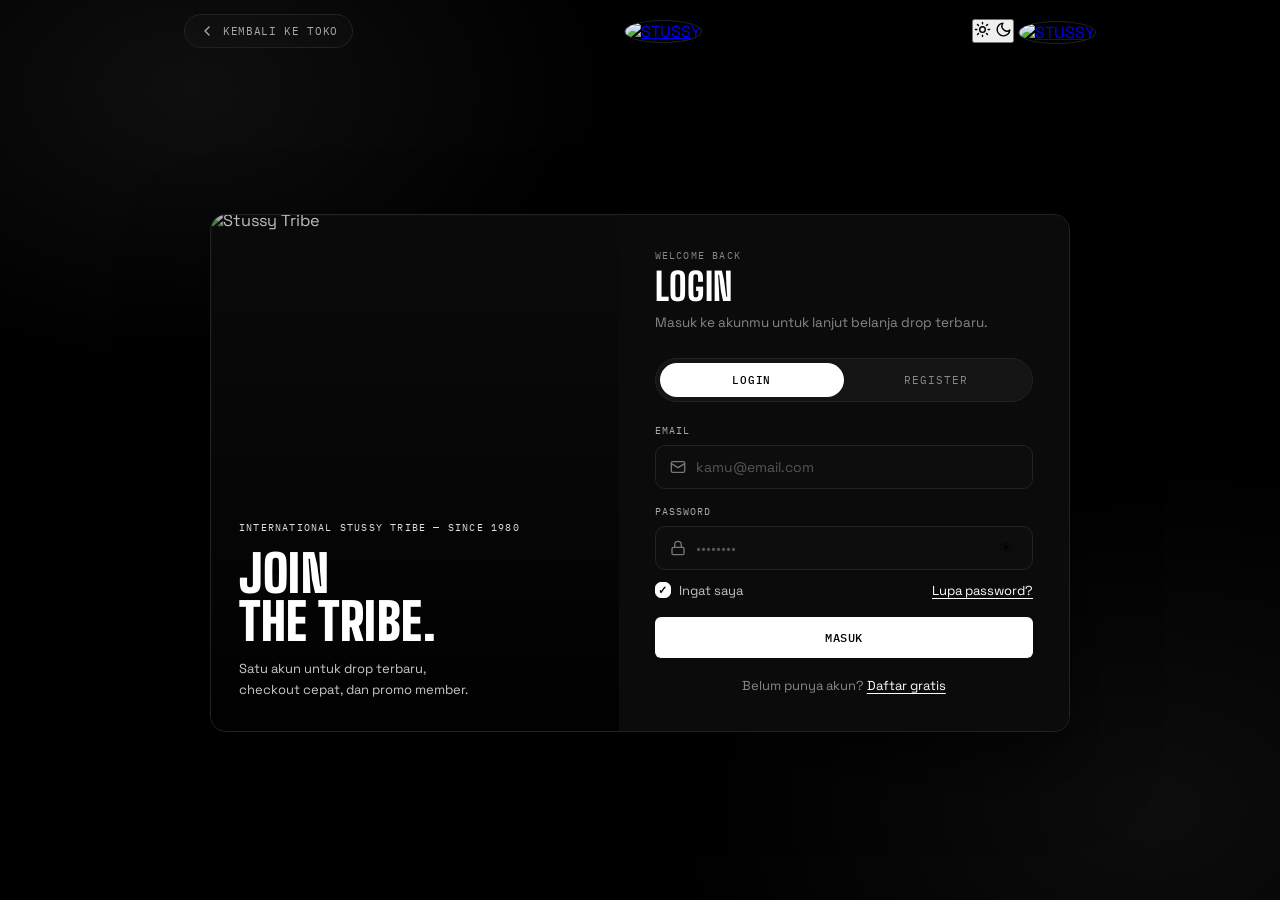
==== commit e2cba70c: "update code" ====
--- a/views/auth.html
+++ b/views/auth.html
@@ -40,6 +40,15 @@
   <a href="../index.html" class="auth-mini-logo">
     <img src="https://i.pinimg.com/736x/df/c0/4a/dfc04af97dde2af59d2bb81ca39d3ee2.jpg" alt="STUSSY">
   </a>
+  <div class="auth-topbar-right">
+    <button type="button" class="theme-toggle" id="themeToggle" aria-label="Ubah ke light mode" aria-pressed="false" title="Ubah tema">
+      <svg class="theme-icon theme-icon-sun" width="17" height="17" viewBox="0 0 24 24" fill="none" stroke="currentColor" stroke-width="2" stroke-linecap="round" stroke-linejoin="round" aria-hidden="true"><circle cx="12" cy="12" r="4"/><path d="M12 2v2M12 20v2M4.93 4.93l1.41 1.41M17.66 17.66l1.41 1.41M2 12h2M20 12h2M6.34 17.66l-1.41 1.41M19.07 4.93l-1.41 1.41"/></svg>
+      <svg class="theme-icon theme-icon-moon" width="17" height="17" viewBox="0 0 24 24" fill="none" stroke="currentColor" stroke-width="2" stroke-linecap="round" stroke-linejoin="round" aria-hidden="true"><path d="M21 12.79A9 9 0 1 1 11.21 3 7 7 0 0 0 21 12.79z"/></svg>
+    </button>
+    <a href="../index.html" class="auth-mini-logo">
+      <img src="https://i.pinimg.com/736x/df/c0/4a/dfc04af97dde2af59d2bb81ca39d3ee2.jpg" alt="STUSSY">
+    </a>
+  </div>
 </header>
 
 <main class="auth-wrap">
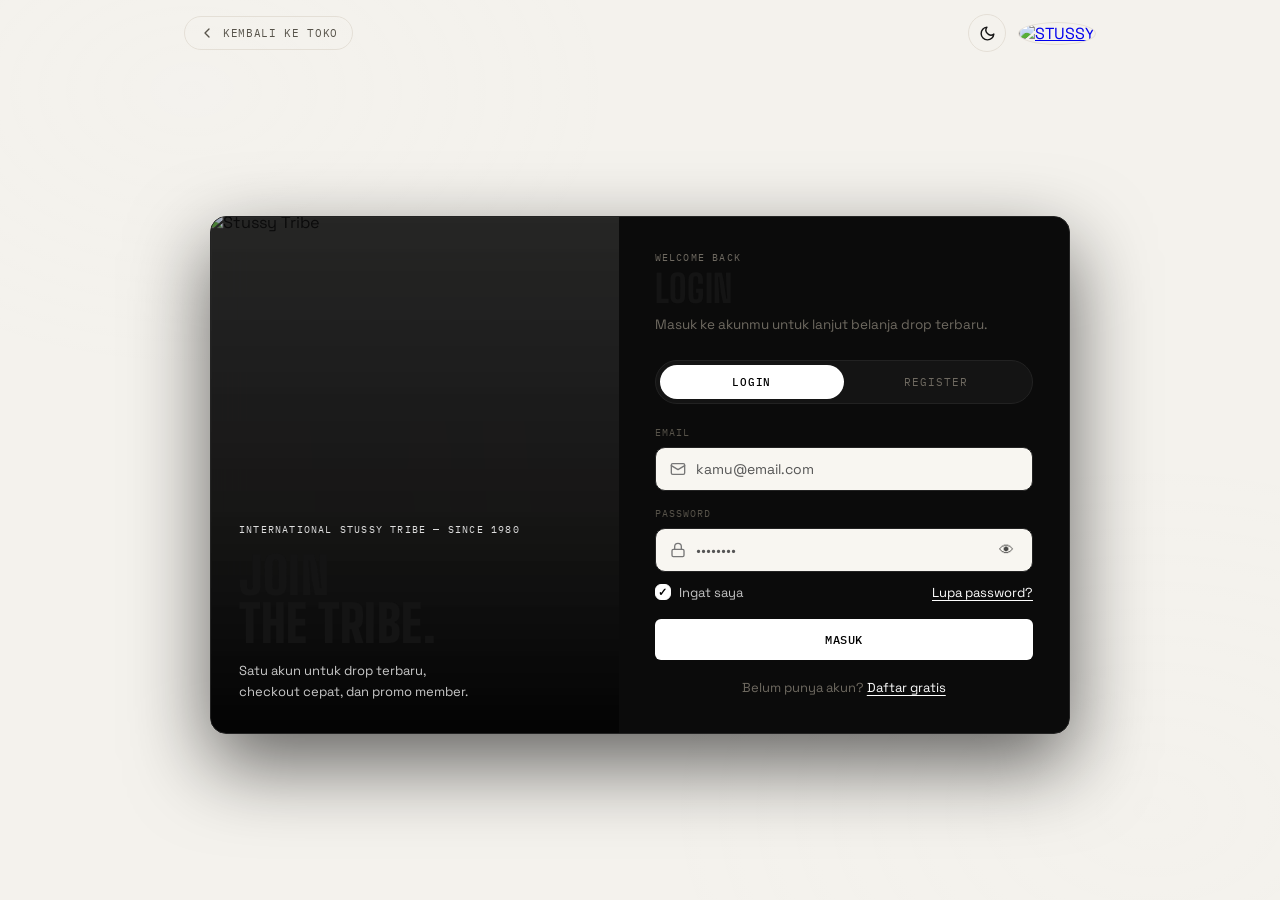
==== commit 864e5e6a: "update code" ====
--- a/views/auth.html
+++ b/views/auth.html
@@ -36,9 +36,6 @@
   <a href="../index.html" class="auth-back">
     <svg width="16" height="16" viewBox="0 0 24 24" fill="none" stroke="currentColor" stroke-width="2" stroke-linecap="round" stroke-linejoin="round"><path d="m15 18-6-6 6-6"/></svg>
     Kembali ke Toko
-  </a>
-  <a href="../index.html" class="auth-mini-logo">
-    <img src="https://i.pinimg.com/736x/df/c0/4a/dfc04af97dde2af59d2bb81ca39d3ee2.jpg" alt="STUSSY">
   </a>
   <div class="auth-topbar-right">
     <button type="button" class="theme-toggle" id="themeToggle" aria-label="Ubah ke light mode" aria-pressed="false" title="Ubah tema">
--- a/asset/css/auth.css
+++ b/asset/css/auth.css
@@ -1,4 +1,5 @@
 :root {
+  color-scheme: dark;
   --bg: #000;
   --bg-alt: #0a0a0a;
   --card: #111;
@@ -9,6 +10,7 @@
   --input-bg: #0d0d0d;
   --error: #ff5c5c;
   --success: #4ade80;
+  --bg-word-stroke: rgba(255, 255, 255, 0.07);
   --font-display: "Big Shoulders Display", sans-serif;
   --font-body: "Space Grotesk", sans-serif;
   --font-mono: "IBM Plex Mono", monospace;
@@ -17,6 +19,65 @@
   --radius-sm: 10px;
 }
 
+/* ===== Light mode — selaras dengan landing page (dark tetap default) ===== */
+:root[data-theme="light"] {
+  color-scheme: light;
+  --bg: #f4f2ed;
+  --bg-alt: #ffffff;
+  --card: #ffffff;
+  --card-border: #e4dfd6;
+  --fg: #141414;
+  --muted: #6f6a61;
+  --muted-2: #57534a;
+  --input-bg: #f8f6f1;
+  --error: #d92d20;
+  --success: #12805c;
+  --bg-word-stroke: rgba(0, 0, 0, 0.08);
+}
+
+/* ===== Theme toggle (bulan / matahari) — sama seperti landing ===== */
+.theme-toggle {
+  width: 38px;
+  height: 38px;
+  flex-shrink: 0;
+  display: inline-flex;
+  align-items: center;
+  justify-content: center;
+  border-radius: 50%;
+  border: 1px solid var(--card-border);
+  background: transparent;
+  color: var(--fg);
+  cursor: pointer;
+  transition:
+    border-color 0.3s ease,
+    background 0.3s ease,
+    transform 0.3s cubic-bezier(0.34, 1.56, 0.64, 1),
+    color 0.3s ease;
+}
+.theme-toggle:hover {
+  border-color: var(--fg);
+  background: rgba(127, 127, 127, 0.12);
+  transform: translateY(-2px) rotate(8deg);
+}
+.theme-toggle:active {
+  transform: translateY(0) scale(0.94);
+}
+/* Dark mode (default): tampilkan matahari -> klik untuk ke light */
+.theme-toggle .theme-icon-moon {
+  display: none;
+}
+:root[data-theme="light"] .theme-toggle .theme-icon-sun {
+  display: none;
+}
+:root[data-theme="light"] .theme-toggle .theme-icon-moon {
+  display: block;
+}
+.auth-topbar-right {
+  display: flex;
+  align-items: center;
+  gap: 12px;
+}
+
 *, *::before, *::after { box-sizing: border-box; margin: 0; padding: 0; }
 
 body {
@@ -28,6 +89,7 @@
   flex-direction: column;
   overflow-x: hidden;
   -webkit-font-smoothing: antialiased;
+  transition: background-color 0.35s ease, color 0.35s ease;
 }
 
 /* background giant text */
@@ -48,7 +110,7 @@
   font-size: clamp(100px, 18vw, 260px);
   letter-spacing: 0.02em;
   color: transparent;
-  -webkit-text-stroke: 1px rgba(255,255,255,0.07);
+  -webkit-text-stroke: 1px var(--bg-word-stroke);
   white-space: nowrap;
   user-select: none;
 }
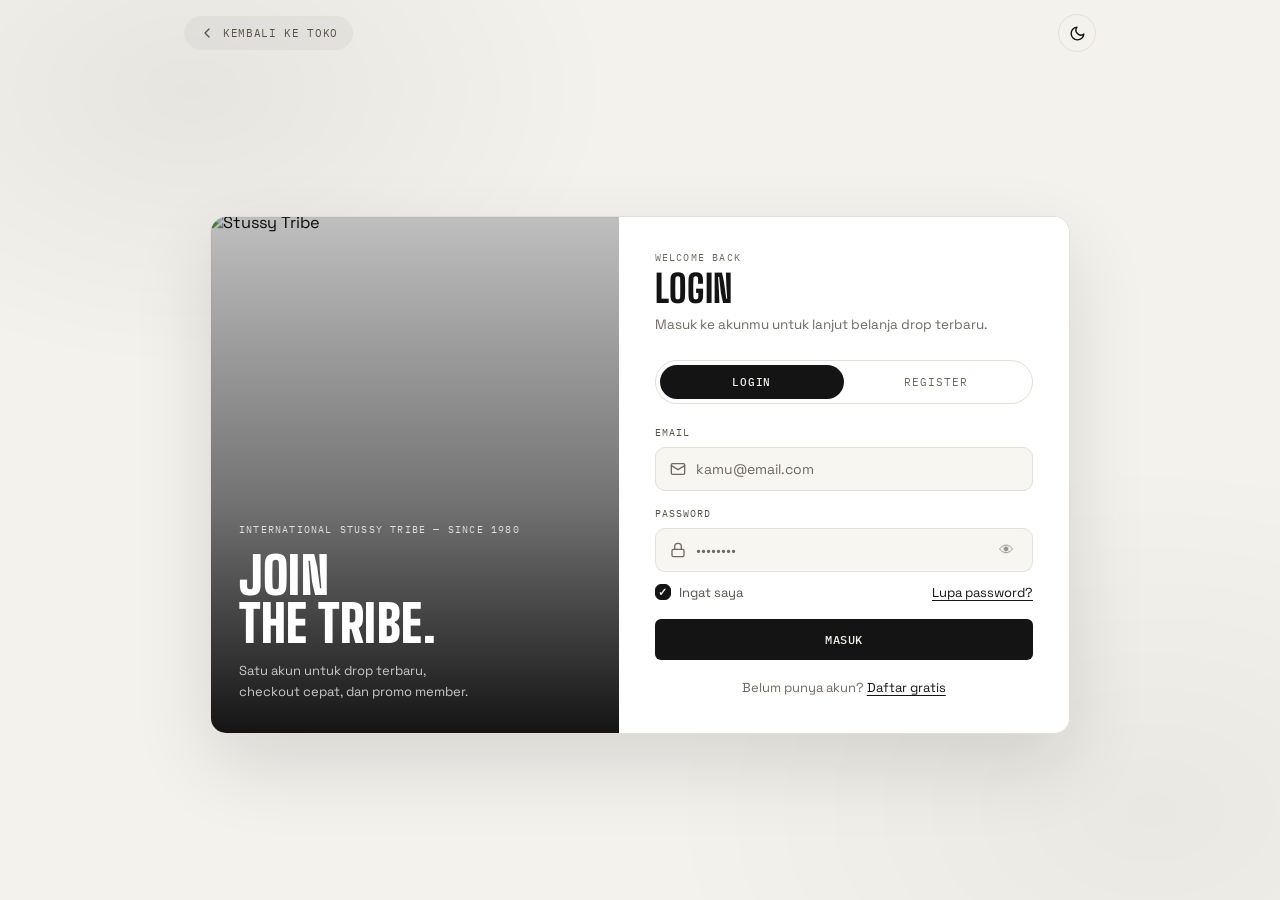
==== commit 44e40bd9: "update code" ====
--- a/views/auth.html
+++ b/views/auth.html
@@ -13,7 +13,8 @@
 /* Anti-FOUC: samakan tema dengan landing page sebelum render (key: stussy-theme) */
 (function () {
   try {
-    var saved = localStorage.getItem('stussy-theme');
+    var saved = null;
+    try { saved = localStorage.getItem('stussy-theme'); } catch (e) { saved = null; }
     var theme = saved === 'light' || saved === 'dark'
       ? saved
       : (window.matchMedia && window.matchMedia('(prefers-color-scheme: light)').matches ? 'light' : 'dark');
@@ -21,6 +22,7 @@
     document.documentElement.style.colorScheme = theme;
   } catch (e) {
     document.documentElement.setAttribute('data-theme', 'dark');
+    document.documentElement.style.colorScheme = 'dark';
   }
 })();
 </script>
@@ -42,9 +44,6 @@
       <svg class="theme-icon theme-icon-sun" width="17" height="17" viewBox="0 0 24 24" fill="none" stroke="currentColor" stroke-width="2" stroke-linecap="round" stroke-linejoin="round" aria-hidden="true"><circle cx="12" cy="12" r="4"/><path d="M12 2v2M12 20v2M4.93 4.93l1.41 1.41M17.66 17.66l1.41 1.41M2 12h2M20 12h2M6.34 17.66l-1.41 1.41M19.07 4.93l-1.41 1.41"/></svg>
       <svg class="theme-icon theme-icon-moon" width="17" height="17" viewBox="0 0 24 24" fill="none" stroke="currentColor" stroke-width="2" stroke-linecap="round" stroke-linejoin="round" aria-hidden="true"><path d="M21 12.79A9 9 0 1 1 11.21 3 7 7 0 0 0 21 12.79z"/></svg>
     </button>
-    <a href="../index.html" class="auth-mini-logo">
-      <img src="https://i.pinimg.com/736x/df/c0/4a/dfc04af97dde2af59d2bb81ca39d3ee2.jpg" alt="STUSSY">
-    </a>
   </div>
 </header>
 
--- a/asset/css/auth.css
+++ b/asset/css/auth.css
@@ -121,6 +121,11 @@
     radial-gradient(600px 400px at 15% 10%, rgba(255,255,255,0.06), transparent 70%),
     radial-gradient(700px 500px at 90% 90%, rgba(255,255,255,0.05), transparent 70%);
 }
+:root[data-theme="light"] .auth-bg-grain {
+  background:
+    radial-gradient(600px 400px at 15% 10%, rgba(0,0,0,0.05), transparent 70%),
+    radial-gradient(700px 500px at 90% 90%, rgba(0,0,0,0.04), transparent 70%);
+}
 
 /* topbar — ramping */
 .auth-topbar {
@@ -148,19 +153,12 @@
   border-radius: 999px;
   text-decoration: none;
   transition: all .25s ease;
-  background: rgba(255,255,255,0.02);
+  background: rgba(127, 127, 127, 0.08);
 }
 .auth-back:hover {
-  color: #fff;
-  border-color: #fff;
+  color: var(--fg);
+  border-color: var(--fg);
   transform: translateY(-1px);
-}
-.auth-mini-logo img {
-  width: 36px;
-  height: 36px;
-  object-fit: cover;
-  border-radius: 50%;
-  border: 1px solid var(--card-border);
 }
 
 /* layout — proporsional 100% zoom */
@@ -178,13 +176,16 @@
   max-width: 860px;
   display: grid;
   grid-template-columns: 0.95fr 1.05fr;
-  background: rgba(17,17,17,0.85);
-  backdrop-filter: blur(18px);
-  border: 1px solid #232323;
+  background: var(--card);
+  border: 1px solid var(--card-border);
   border-radius: var(--radius);
   overflow: hidden;
   box-shadow: 0 30px 80px rgba(0,0,0,0.6), 0 0 0 1px rgba(255,255,255,0.02) inset;
   animation: rise .6s cubic-bezier(.16,1,.3,1);
+  transition: background-color 0.35s ease, border-color 0.35s ease, box-shadow 0.35s ease;
+}
+:root[data-theme="light"] .auth-card {
+  box-shadow: 0 30px 80px rgba(0,0,0,0.12), 0 0 0 1px rgba(0,0,0,0.03) inset;
 }
 @keyframes rise {
   from { opacity: 0; transform: translateY(24px) scale(.99); }
@@ -221,6 +222,8 @@
   flex-direction: column;
   justify-content: flex-end;
   gap: 10px;
+  /* Panel foto selalu gelap (overlay hitam) di kedua tema -> teks tetap putih */
+  color: #fff;
 }
 .auth-eyebrow {
   font-family: var(--font-mono);
@@ -249,10 +252,11 @@
 /* right form — compact tapi tetap lega */
 .auth-form-side {
   padding: 34px 36px;
-  background: #0b0b0b;
+  background: var(--bg-alt);
   display: flex;
   flex-direction: column;
   justify-content: center;
+  transition: background-color 0.35s ease;
 }
 .auth-form-head {
   margin-bottom: 4px;
@@ -276,11 +280,12 @@
   position: relative;
   display: grid;
   grid-template-columns: 1fr 1fr;
-  background: #141414;
-  border: 1px solid #222;
+  background: var(--card);
+  border: 1px solid var(--card-border);
   border-radius: 999px;
   padding: 4px;
   margin: 20px 0 22px;
+  transition: background-color 0.35s ease, border-color 0.35s ease;
 }
 .auth-tab {
   position: relative;
@@ -297,16 +302,16 @@
   cursor: pointer;
   transition: color .25s ease;
 }
-.auth-tab.active { color: #000; font-weight: 500; }
+.auth-tab.active { color: var(--bg); font-weight: 500; }
 .auth-tab-indicator {
   position: absolute;
   top: 4px;
   left: 4px;
   width: calc(50% - 4px);
   height: calc(100% - 8px);
-  background: #fff;
+  background: var(--fg);
   border-radius: 999px;
-  transition: transform .35s cubic-bezier(.16,1,.3,1);
+  transition: transform .35s cubic-bezier(.16,1,.3,1), background-color .35s ease;
 }
 .auth-tabs.register .auth-tab-indicator { transform: translateX(100%); }
 
@@ -331,29 +336,29 @@
   align-items: center;
   gap: 10px;
   background: var(--input-bg);
-  border: 1px solid #232323;
+  border: 1px solid var(--card-border);
   border-radius: var(--radius-sm);
   padding: 0 14px;
-  transition: border-color .2s ease, box-shadow .2s ease, background .2s ease;
+  transition: border-color .2s ease, box-shadow .2s ease, background-color .35s ease;
 }
 .input-wrap:focus-within {
-  border-color: #fff;
-  box-shadow: 0 0 0 3px rgba(255,255,255,0.08);
-  background: #101010;
-}
-.input-wrap svg { color: #777; flex-shrink: 0; }
+  border-color: var(--fg);
+  box-shadow: 0 0 0 3px rgba(127,127,127,0.18);
+  background: var(--input-bg);
+}
+.input-wrap svg { color: var(--muted); flex-shrink: 0; }
 .input-wrap input {
   flex: 1;
   background: transparent;
   border: none;
   outline: none;
-  color: #fff;
+  color: var(--fg);
   font-family: var(--font-body);
   font-size: 14px;
   padding: 12px 0;
   min-width: 0;
 }
-.input-wrap input::placeholder { color: #555; }
+.input-wrap input::placeholder { color: var(--muted); }
 .toggle-pass {
   background: transparent;
   border: none;
@@ -362,6 +367,7 @@
   opacity: 0.7;
   transition: opacity .2s;
   padding: 4px;
+  color: var(--muted);
 }
 .toggle-pass:hover { opacity: 1; }
 
@@ -386,7 +392,7 @@
   align-items: center;
   gap: 8px;
   cursor: pointer;
-  color: #c5c5c5;
+  color: var(--muted-2);
   font-family: var(--font-body) !important;
   font-size: 13px !important;
   text-transform: none !important;
@@ -398,8 +404,8 @@
   width: 16px;
   height: 16px;
   border-radius: 6px;
-  border: 1px solid #333;
-  background: #141414;
+  border: 1px solid var(--card-border);
+  background: var(--card);
   display: inline-flex;
   align-items: center;
   justify-content: center;
@@ -408,15 +414,15 @@
   flex-shrink: 0;
 }
 .remember input:checked + .checkmark {
-  background: #fff;
-  border-color: #fff;
-  color: #000;
+  background: var(--fg);
+  border-color: var(--fg);
+  color: var(--bg);
 }
 .remember input:checked + .checkmark::after { content: "✓"; font-weight: 700; }
 .remember.agree { align-items: flex-start; line-height: 1.5; }
 
 .link, .link-btn {
-  color: #fff;
+  color: var(--fg);
   text-decoration: underline;
   text-underline-offset: 3px;
   font-size: 13px;
@@ -424,8 +430,9 @@
   border: none;
   cursor: pointer;
   font-family: inherit;
-}
-.link:hover, .link-btn:hover { color: #ddd; }
+  transition: color .2s ease;
+}
+.link:hover, .link-btn:hover { color: var(--muted); }
 
 /* buttons — samakan dengan style.css */
 .btn {
@@ -447,11 +454,11 @@
   border: none;
   cursor: pointer;
 }
-.btn-solid { background: #fff; color: #000; }
-.btn-solid:hover { transform: translateY(-2px); box-shadow: 0 8px 24px rgba(255,255,255,0.15); }
+.btn-solid { background: var(--fg); color: var(--bg); }
+.btn-solid:hover { transform: translateY(-2px); box-shadow: 0 8px 24px rgba(127,127,127,0.35); }
 .btn-solid:active { transform: translateY(0) scale(.97); }
-.btn-ghost { background: transparent; color: #fff; border: 1px solid #2a2a2a; }
-.btn-ghost:hover { border-color: #fff; transform: translateY(-2px); }
+.btn-ghost { background: transparent; color: var(--fg); border: 1px solid var(--card-border); }
+.btn-ghost:hover { border-color: var(--fg); transform: translateY(-2px); }
 .btn-lg { padding: 13px 26px; font-size: 12px; }
 .full-width { width: 100%; margin-top: 2px; }
 .btn.loading { pointer-events: none; opacity: .8; }
@@ -462,14 +469,10 @@
   height: 14px;
   margin-left: 10px;
   vertical-align: -2px;
-  border: 2px solid rgba(0,0,0,0.25);
-  border-top-color: #000;
+  border: 2px solid transparent;
+  border-top-color: currentColor;
   border-radius: 50%;
   animation: spin .7s linear infinite;
-}
-.btn-ghost.loading .btn-text::after {
-  border-color: rgba(255,255,255,0.25);
-  border-top-color: #fff;
 }
 @keyframes spin { to { transform: rotate(360deg); } }
 
@@ -487,21 +490,21 @@
   bottom: 28px;
   left: 50%;
   transform: translate(-50%, 100px);
-  background: #fff;
-  color: #000;
+  background: var(--fg);
+  color: var(--bg);
   font-size: 13.5px;
   font-weight: 500;
   padding: 13px 22px;
   border-radius: 999px;
-  box-shadow: 0 12px 40px rgba(0,0,0,0.5);
+  box-shadow: 0 12px 40px rgba(0,0,0,0.35);
   opacity: 0;
-  transition: all .4s cubic-bezier(.16,1,.3,1);
+  transition: all .4s cubic-bezier(.16,1,.3,1), background-color .35s ease, color .35s ease;
   z-index: 99;
   max-width: calc(100vw - 48px);
   text-align: center;
 }
 .toast.show { transform: translate(-50%, 0); opacity: 1; }
-.toast.error { background: #ff5c5c; color: #fff; }
+.toast.error { background: var(--error); color: #fff; }
 
 /* layar pendek (laptop 100% zoom) — padatkan lagi */
 @media (max-height: 800px) and (min-width: 861px) {
